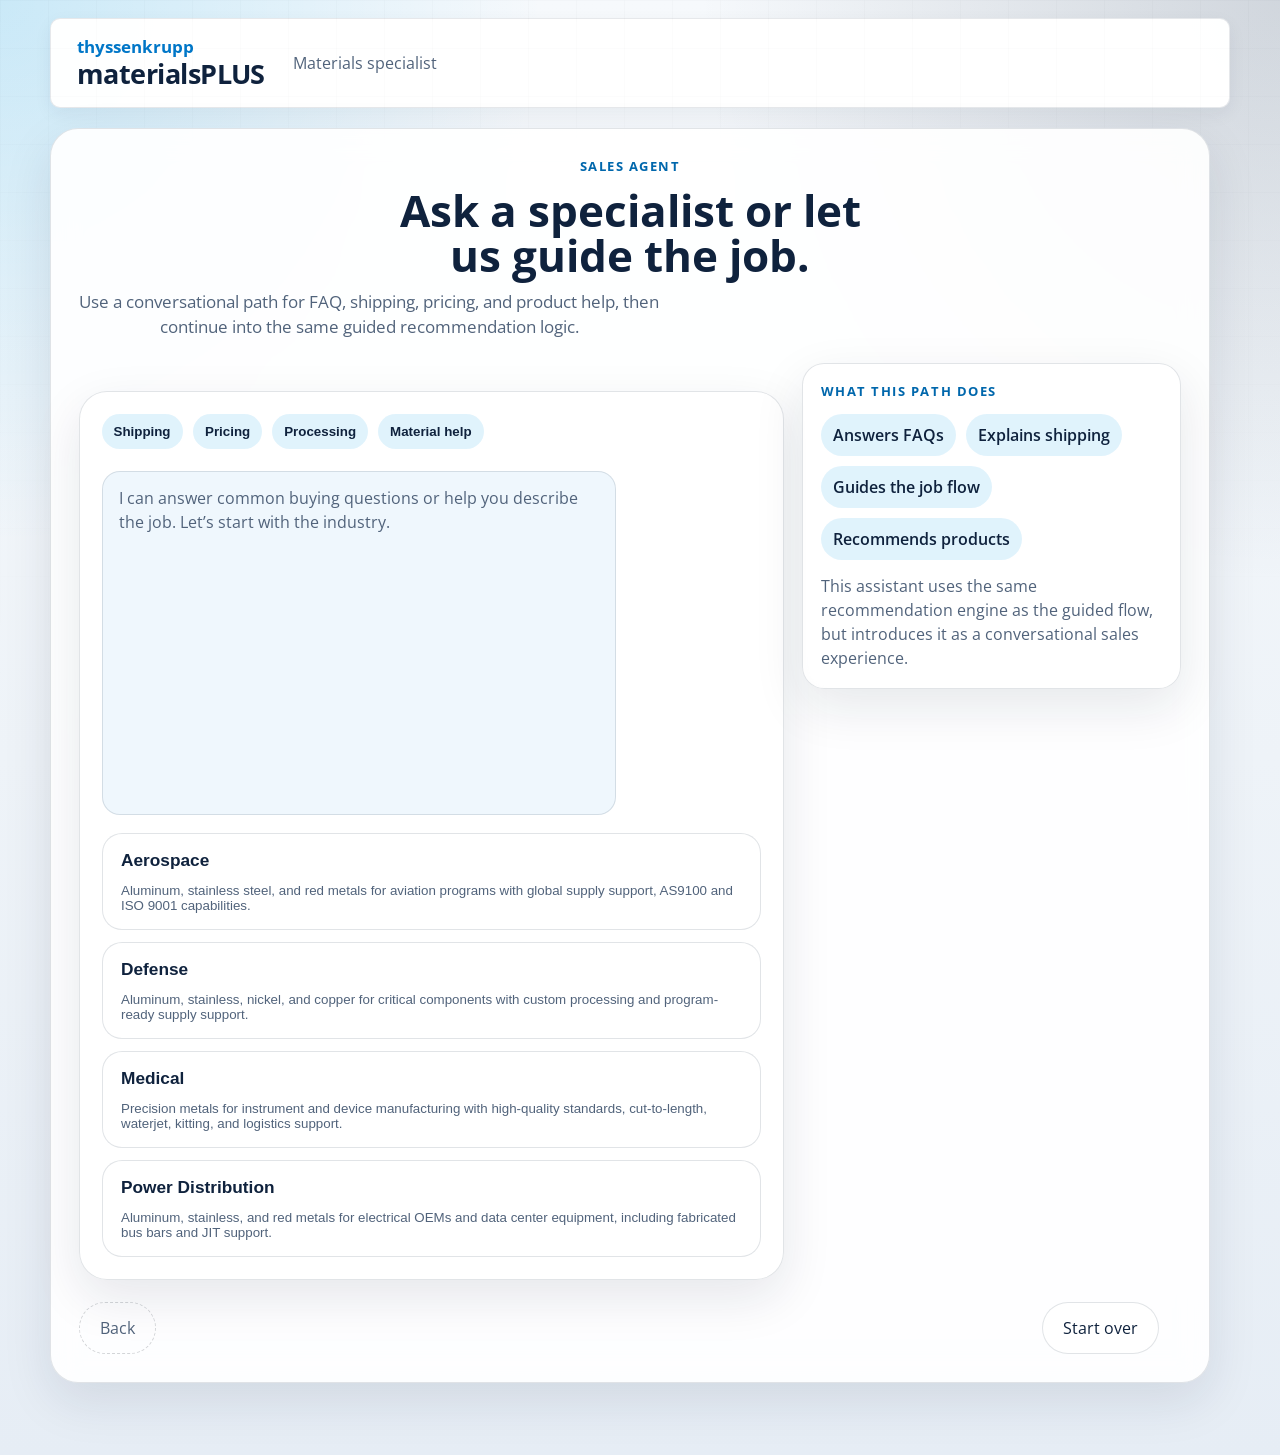
==== agent.html @ f2fcc9c7 "Index page layout updates" ====
<!DOCTYPE html>
<html lang="en">
<head>
  <meta charset="UTF-8">
  <meta name="viewport" content="width=device-width, initial-scale=1.0">
  <title>materialsPLUS | Materials Specialist</title>
  <link rel="preconnect" href="https://fonts.googleapis.com">
  <link rel="preconnect" href="https://fonts.gstatic.com" crossorigin>
  <link href="https://fonts.googleapis.com/css2?family=Open+Sans:wght@400;600;700&display=swap" rel="stylesheet">
  <link rel="stylesheet" href="styles.css">
</head>
<body data-page="agent">
  <div class="page-shell">
    <div class="brand-bar compact">
      <div class="brand-mark">
        <span class="brand-kicker">thyssenkrupp</span>
        <span class="brand-name">materialsPLUS</span>
      </div>
      <p class="brand-copy">Materials specialist</p>
    </div>
    <section class="experience standalone-step">
      <div class="question-shell agent-shell">
        <div class="question-header agent-header">
          <p class="question-kicker">Sales Agent</p>
          <h2>Ask a specialist or let us guide the job.</h2>
          <p class="question-description">Use a conversational path for FAQ, shipping, pricing, and product help, then continue into the same guided recommendation logic.</p>
        </div>

        <div class="agent-layout">
          <section class="wizard-card agent-chat-card">
            <div class="agent-faq-bar" id="agent-faq-bar">
              <button type="button" class="chip faq-chip" data-faq="shipping">Shipping</button>
              <button type="button" class="chip faq-chip" data-faq="pricing">Pricing</button>
              <button type="button" class="chip faq-chip" data-faq="processing">Processing</button>
              <button type="button" class="chip faq-chip" data-faq="material_help">Material help</button>
            </div>
            <div class="agent-transcript" id="agent-transcript"></div>
            <div class="agent-options" id="agent-options"></div>
          </section>

          <aside class="summary-card agent-side-card">
            <p class="card-label">What this path does</p>
            <div class="summary-chips">
              <span class="chip">Answers FAQs</span>
              <span class="chip">Explains shipping</span>
              <span class="chip">Guides the job flow</span>
              <span class="chip">Recommends products</span>
            </div>
            <p class="agent-side-copy">This assistant uses the same recommendation engine as the guided flow, but introduces it as a conversational sales experience.</p>
          </aside>
        </div>

        <div class="wizard-actions minimal-actions">
          <a class="button button-ghost" href="index.html">Back</a>
          <div class="action-spacer"></div>
          <button class="button button-secondary" id="restart-agent">Start over</button>
        </div>
      </div>
    </section>
  </div>

  <script src="data.js"></script>
  <script src="flow.js"></script>
</body>
</html>
---- styles.css ----
:root {
  --bg: #eef3f8;
  --panel: rgba(255, 255, 255, 0.92);
  --panel-strong: #ffffff;
  --text: #0f223d;
  --muted: #51637b;
  --line: rgba(15, 34, 61, 0.12);
  --accent: #009fe3;
  --accent-deep: #0067ac;
  --accent-soft: rgba(0, 159, 227, 0.12);
  --sea: #0f223d;
  --sea-soft: rgba(15, 34, 61, 0.08);
  --shadow: 0 18px 50px rgba(15, 34, 61, 0.1);
  --radius-lg: 28px;
  --radius-md: 18px;
  --radius-sm: 999px;
}

* {
  box-sizing: border-box;
}

html {
  scroll-behavior: smooth;
}

body {
  margin: 0;
  min-height: 100vh;
  font-family: "Open Sans", sans-serif;
  color: var(--text);
  background:
    radial-gradient(circle at top left, rgba(0, 159, 227, 0.18), transparent 28%),
    radial-gradient(circle at top right, rgba(15, 34, 61, 0.16), transparent 30%),
    linear-gradient(180deg, #f6f9fc 0%, #eef3f8 52%, #e6edf5 100%);
}

body::before {
  content: "";
  position: fixed;
  inset: 0;
  pointer-events: none;
  background-image:
    linear-gradient(rgba(18, 32, 39, 0.03) 1px, transparent 1px),
    linear-gradient(90deg, rgba(18, 32, 39, 0.03) 1px, transparent 1px);
  background-size: 48px 48px;
  mask-image: linear-gradient(180deg, rgba(0, 0, 0, 0.45), transparent 80%);
}

.page-shell {
  width: min(1180px, calc(100% - 32px));
  margin: 0 auto;
  padding: 18px 0 72px;
}

.brand-bar {
  display: flex;
  justify-content: flex-start;
  align-items: center;
  gap: 28px;
  margin-bottom: 20px;
  padding: 20px 26px;
  border: 1px solid rgba(15, 34, 61, 0.1);
  border-radius: 10px;
  background: rgba(255, 255, 255, 0.98);
  box-shadow: 0 6px 18px rgba(15, 34, 61, 0.06);
}

.brand-bar.compact {
  margin-bottom: 20px;
}

.brand-mark {
  display: flex;
  flex-direction: column;
  line-height: 1;
  gap: 4px;
}

.brand-kicker {
  font-family: "Open Sans", sans-serif;
  font-weight: 700;
  color: #0077c8;
  text-transform: lowercase;
  font-size: 1.05rem;
}

.brand-name {
  font-family: "Open Sans", sans-serif;
  font-size: 1.7rem;
  font-weight: 700;
  color: var(--sea);
  letter-spacing: -0.02em;
}

.brand-bar-fill {
  flex: 1;
  height: 42px;
  border-left: 1px solid rgba(15, 34, 61, 0.1);
}

.hero,
.wizard-card,
.progress-card,
.summary-card,
.strategy-card,
.note-card,
.result-card,
.insight-card,
.hero-card,
.question-shell {
  backdrop-filter: blur(14px);
  background: var(--panel);
  border: 1px solid var(--line);
  box-shadow: var(--shadow);
}

.hero {
  padding: 36px;
  border-radius: var(--radius-lg);
  position: relative;
  overflow: hidden;
}

.hero::after {
  content: "";
  position: absolute;
  right: -80px;
  bottom: -120px;
  width: 280px;
  height: 280px;
  background: radial-gradient(circle, rgba(196, 104, 44, 0.2) 0%, rgba(196, 104, 44, 0) 72%);
}

.eyebrow,
.card-label,
.question-kicker,
.result-label {
  margin: 0 0 12px;
  text-transform: uppercase;
  letter-spacing: 0.12em;
  font-size: 0.8rem;
  font-weight: 700;
  color: var(--accent-deep);
}

h1,
h2,
h3,
h4 {
  font-family: "Open Sans", sans-serif;
  line-height: 1.02;
  margin: 0;
}

h1 {
  font-size: clamp(2.6rem, 5.5vw, 4.8rem);
  max-width: 12ch;
}

h2 {
  font-size: clamp(2rem, 3.4vw, 3rem);
  max-width: 14ch;
}

h3 {
  font-size: clamp(1.4rem, 2vw, 1.7rem);
}

h4 {
  font-size: 1.65rem;
}

p {
  margin: 0;
  color: var(--muted);
  line-height: 1.5;
}

.hero-actions,
.result-actions,
.wizard-actions {
  display: flex;
  flex-wrap: wrap;
  gap: 12px;
  align-items: center;
}

.hero-points,
.mini-flow,
.benefit-list {
  margin: 22px 0 0;
  padding-left: 18px;
  color: var(--text);
}

.hero-points li,
.mini-flow li,
.benefit-list li {
  margin-bottom: 10px;
}

.image-card {
  padding: 0;
  overflow: hidden;
  max-height: 130px;
}

.image-card img,
.path-visual img {
  display: block;
  width: 100%;
  height: 100%;
  object-fit: cover;
}

.hero-card {
  padding: 22px;
  border-radius: 22px;
}

.hero-card-accent {
  background: linear-gradient(180deg, rgba(0, 103, 172, 0.95), rgba(15, 34, 61, 0.96));
}

.hero-card-accent p {
  color: rgba(255, 255, 255, 0.84);
}

.hero-card-accent .card-label {
  color: #f6c7a5;
}

.button {
  appearance: none;
  border: 0;
  cursor: pointer;
  font: inherit;
  border-radius: var(--radius-sm);
  padding: 14px 20px;
  transition: transform 140ms ease, background-color 140ms ease, color 140ms ease, opacity 140ms ease;
  text-decoration: none;
  display: inline-flex;
  align-items: center;
  justify-content: center;
}

.button:hover {
  transform: translateY(-1px);
}

.button-primary {
  background: var(--accent);
  color: #fffaf3;
}

.button-primary:hover {
  background: var(--accent-deep);
}

.button-secondary {
  background: rgba(255, 255, 255, 0.68);
  color: var(--text);
  border: 1px solid var(--line);
}

.button-ghost {
  background: transparent;
  color: var(--muted);
  border: 1px dashed rgba(18, 32, 39, 0.18);
}

.button[disabled] {
  opacity: 0.45;
  cursor: default;
  transform: none;
}

section {
  margin-top: 28px;
}

.section-heading {
  margin-bottom: 20px;
}

.section-heading p:last-child {
  max-width: 60ch;
  margin-top: 10px;
}

.strategy-grid,
.notes-grid,
.insight-grid {
  display: grid;
  grid-template-columns: repeat(3, minmax(0, 1fr));
  gap: 18px;
}

.path-grid {
  display: grid;
  grid-template-columns: repeat(3, minmax(0, 1fr));
  gap: 18px;
  align-items: stretch;
}

.path-card {
  padding: 24px;
  border-radius: 24px;
  border: 1px solid var(--line);
  background: linear-gradient(180deg, rgba(255, 255, 255, 0.98), rgba(243, 248, 252, 0.96));
  box-shadow: var(--shadow);
  display: flex;
  flex-direction: column;
  min-height: 100%;
}

.path-visual {
  margin: -24px -24px 18px;
  border-bottom: 1px solid var(--line);
  overflow: hidden;
  min-height: 72px;
}

.path-card-secondary {
  background: linear-gradient(180deg, rgba(239, 247, 253, 0.96), rgba(255, 255, 255, 0.96));
}

.path-card h3 {
  margin-bottom: 10px;
}

.path-card p:not(.card-label) {
  margin-bottom: 4px;
}

.path-card .button {
  margin-top: auto;
}

.home-search-card {
  margin-top: 18px;
  padding: 24px;
  border-radius: 24px;
  border: 1px solid var(--line);
  background: linear-gradient(180deg, rgba(239, 247, 253, 0.94), rgba(255, 255, 255, 0.96));
  box-shadow: var(--shadow);
}

.trust-grid,
.featured-products {
  margin-top: 18px;
}

.trust-grid {
  display: grid;
  grid-template-columns: 1.1fr 0.9fr;
  gap: 18px;
}

.review-slider-card {
  background: linear-gradient(180deg, rgba(255, 255, 255, 0.99), rgba(239, 247, 253, 0.95));
}

.trustpilot-brand {
  display: grid;
  gap: 8px;
  margin-bottom: 10px;
}

.trustpilot-stars {
  color: #00b67a;
  font-size: 1.1rem;
  letter-spacing: 0.08em;
}

.review-count {
  margin-bottom: 10px;
}

.review-slider-controls {
  display: flex;
  gap: 10px;
  margin-top: 18px;
}

.review-nav {
  padding-inline: 16px;
}

.benefits-card {
  background: rgba(255, 255, 255, 0.96);
}

.check-list {
  margin: 18px 0 0;
  padding: 0;
  list-style: none;
  display: grid;
  gap: 12px;
}

.check-list li {
  position: relative;
  padding-left: 28px;
  color: var(--text);
}

.check-list li::before {
  content: "✓";
  position: absolute;
  left: 0;
  top: 0;
  width: 18px;
  height: 18px;
  border-radius: 999px;
  display: grid;
  place-items: center;
  background: rgba(0, 182, 122, 0.14);
  color: #00b67a;
  font-weight: 700;
}

.product-spotlight {
  background: linear-gradient(180deg, rgba(255, 255, 255, 0.98), rgba(239, 247, 253, 0.94));
}

.product-spotlight-button {
  margin-top: auto;
}

.strategy-card,
.note-card,
.insight-card {
  padding: 22px;
  border-radius: 22px;
}

.strategy-card h3,
.note-card h3 {
  margin-bottom: 10px;
}

.progress-card,
.summary-card {
  padding: 18px;
  border-radius: 22px;
}

.progress-track {
  width: 100%;
  height: 10px;
  background: rgba(18, 32, 39, 0.08);
  border-radius: var(--radius-sm);
  overflow: hidden;
}

.progress-bar {
  width: 16.6%;
  height: 100%;
  background: linear-gradient(90deg, var(--accent), #e0a558);
  border-radius: inherit;
  transition: width 220ms ease;
}

.progress-text {
  margin-top: 12px;
}

.summary-chips {
  display: flex;
  flex-wrap: wrap;
  gap: 10px;
}

.chip {
  display: inline-flex;
  align-items: center;
  gap: 8px;
  padding: 10px 12px;
  border-radius: var(--radius-sm);
  background: var(--accent-soft);
  color: var(--sea);
  font-weight: 600;
}

.chip-muted {
  background: rgba(18, 32, 39, 0.06);
  color: var(--muted);
}

.wizard-card {
  padding: 28px;
  border-radius: var(--radius-lg);
}

.pdp-shell {
  display: grid;
  gap: 22px;
}

.pdp-header {
  display: grid;
  gap: 10px;
}

.pdp-header h2 {
  max-width: 18ch;
}

.pdp-top {
  display: grid;
  grid-template-columns: minmax(0, 1.45fr) minmax(290px, 0.55fr);
  gap: 18px;
  align-items: start;
}

.pdp-product {
  padding: 24px;
}

.pdp-top-summary {
  margin-top: 0;
}

.pdp-breadcrumbs {
  display: flex;
  flex-wrap: wrap;
  gap: 10px;
  margin-bottom: 16px;
  color: var(--muted);
  font-size: 0.92rem;
}

.pdp-breadcrumbs span:not(:last-child)::after {
  content: "/";
  margin-left: 10px;
  color: rgba(15, 34, 61, 0.34);
}

.pdp-title {
  max-width: none;
  font-size: clamp(1.9rem, 3vw, 2.6rem);
  line-height: 1.1;
}

.pdp-meta-grid {
  display: grid;
  grid-template-columns: repeat(3, minmax(0, 1fr));
  gap: 10px 14px;
  padding: 18px 0 22px;
  border-bottom: 1px solid var(--line);
}

.pdp-meta-item {
  display: grid;
  gap: 4px;
}

.pdp-meta-item span {
  color: var(--muted);
  font-size: 0.88rem;
}

.pdp-meta-item strong {
  color: var(--text);
  font-size: 0.96rem;
}

.wizard-sidebar .image-card {
  max-height: 110px;
}

.standalone-step {
  margin-top: 0;
}

.question-stage {
  display: grid;
  place-items: center;
}

.question-shell {
  width: min(100%, 1080px);
  padding: 28px;
  border-radius: var(--radius-lg);
}

.question-header {
  text-align: center;
}

.question-header h2 {
  max-width: 20ch;
  margin: 0 auto;
}

.progress-inline {
  max-width: 520px;
  margin: 20px auto 8px;
}

.progress-inline .progress-text {
  text-align: center;
}

.sku-panel {
  min-height: 420px;
}

.config-form {
  margin-top: 12px;
}

.config-recommendation {
  margin-bottom: 18px;
}

.bundle-lines {
  display: grid;
  gap: 10px;
  margin-top: 14px;
}

.bundle-line {
  padding: 12px 14px;
  border-radius: 14px;
  background: rgba(15, 34, 61, 0.05);
}

.bundle-line p {
  margin-top: 4px;
}

.product-detail-grid {
  display: grid;
  grid-template-columns: 0.9fr 1.1fr;
  gap: 18px;
  margin-top: 22px;
  align-items: start;
}

.pdp-content-grid {
  display: grid;
  grid-template-columns: repeat(2, minmax(0, 1fr));
  gap: 16px;
  margin-top: 18px;
}

.pdp-inline-card {
  height: 100%;
}

#buyer-summary p {
  margin-bottom: 12px;
}

.product-media-card,
.product-info-card {
  height: 100%;
}

.product-detail-image {
  width: 100%;
  aspect-ratio: 1 / 1;
  object-fit: cover;
  display: block;
  border-radius: 18px;
}

.price-line {
  margin-top: 0;
  color: var(--sea);
  font-size: 1.35rem;
  font-weight: 700;
}

.spec-block {
  margin-top: 16px;
}

.pdp-buy-grid {
  display: grid;
  grid-template-columns: 1fr 180px;
  gap: 14px;
}

.pdp-qty {
  width: 100%;
  border: 1px solid var(--line);
  border-radius: 14px;
  padding: 12px 14px;
  font: inherit;
  background: rgba(255, 255, 255, 0.96);
  color: var(--text);
}

.size-options {
  display: flex;
  flex-wrap: wrap;
  gap: 10px;
}

.size-chip {
  border: 1px solid var(--line);
  background: rgba(255, 255, 255, 0.9);
  border-radius: 999px;
  padding: 10px 12px;
  cursor: pointer;
  font: inherit;
}

.size-chip.active {
  border-color: var(--accent);
  background: var(--accent-soft);
}

.spec-grid {
  display: grid;
  gap: 10px;
}

.spec-row {
  display: flex;
  justify-content: space-between;
  gap: 14px;
  padding: 10px 0;
  border-bottom: 1px solid var(--line);
}

.bundle-section {
  margin-top: 26px;
}

.bundle-carousel {
  display: grid;
  grid-template-columns: repeat(3, minmax(240px, 1fr));
  gap: 14px;
}

.bundle-card {
  border: 1px solid var(--line);
  border-radius: 18px;
  overflow: hidden;
  background: rgba(255, 255, 255, 0.92);
}

.bundle-card img {
  width: 100%;
  height: 120px;
  object-fit: cover;
  display: block;
}

.bundle-card-body {
  padding: 14px;
}

.bundle-card-body p {
  margin-top: 6px;
}

.bundle-card-body span {
  display: block;
  margin-top: 8px;
  color: var(--muted);
  font-size: 0.92rem;
}

.compact-heading {
  margin-top: 0;
  margin-bottom: 14px;
}

.config-grid,
.buy-panels {
  display: grid;
  grid-template-columns: repeat(2, minmax(0, 1fr));
  gap: 16px;
}

.config-field {
  display: grid;
  gap: 8px;
  font-weight: 700;
  color: var(--text);
}

.config-field select,
.config-field input {
  border: 1px solid var(--line);
  border-radius: 16px;
  padding: 14px 16px;
  font: inherit;
  background: rgba(255, 255, 255, 0.95);
  color: var(--text);
}

.buy-cta-stack {
  display: grid;
  gap: 12px;
}

.field-label {
  display: inline-block;
  margin-top: 26px;
  margin-bottom: 10px;
  font-weight: 700;
  color: var(--text);
}

.sku-form {
  display: flex;
  gap: 12px;
  flex-wrap: wrap;
}

.sku-input {
  flex: 1 1 320px;
  border: 1px solid var(--line);
  border-radius: 999px;
  padding: 16px 18px;
  font: inherit;
  color: var(--text);
  background: rgba(255, 255, 255, 0.92);
}

.sku-input:focus {
  outline: 2px solid rgba(0, 159, 227, 0.2);
  border-color: var(--accent);
}

.sku-result {
  margin-top: 22px;
  padding: 22px;
  border-radius: 22px;
  border: 1px solid var(--line);
  background: linear-gradient(180deg, rgba(0, 159, 227, 0.08), rgba(255, 255, 255, 0.98));
}

.agent-shell {
  width: min(100%, 1160px);
}

.agent-layout {
  display: grid;
  grid-template-columns: minmax(0, 1.3fr) minmax(280px, 0.7fr);
  gap: 18px;
  margin-top: 24px;
}

.agent-chat-card {
  padding: 22px;
}

.agent-faq-bar {
  display: flex;
  flex-wrap: wrap;
  gap: 10px;
  margin-bottom: 16px;
}

.faq-chip {
  border: 0;
  cursor: pointer;
}

.agent-transcript {
  min-height: 360px;
  max-height: 560px;
  overflow: auto;
  display: grid;
  gap: 12px;
  padding: 6px 0 10px;
}

.agent-message {
  max-width: 78%;
  padding: 14px 16px;
  border-radius: 18px;
  border: 1px solid var(--line);
}

.agent-message.bot {
  background: rgba(239, 247, 253, 0.98);
}

.agent-message.user {
  margin-left: auto;
  background: rgba(0, 159, 227, 0.12);
}

.agent-options {
  display: grid;
  gap: 12px;
  margin-top: 8px;
}

.agent-option-card .option-body {
  padding: 16px 18px;
}

.agent-side-card {
  height: fit-content;
}

.agent-side-copy {
  margin-top: 14px;
}

.question-view,
.results-view {
  min-height: 540px;
}

.question-description {
  margin-top: 12px;
  max-width: 58ch;
  font-size: 1.05rem;
}

.options-grid {
  display: grid;
  grid-template-columns: repeat(2, minmax(0, 1fr));
  gap: 14px;
  margin-top: 26px;
}

.visual-grid {
  grid-template-columns: repeat(2, minmax(0, 1fr));
}

.option-card {
  width: 100%;
  text-align: left;
  padding: 0;
  border-radius: 20px;
  border: 1px solid var(--line);
  background: rgba(255, 255, 255, 0.75);
  cursor: pointer;
  transition: transform 160ms ease, border-color 160ms ease, box-shadow 160ms ease, background-color 160ms ease;
  overflow: hidden;
  display: flex;
  flex-direction: column;
}

.option-card:hover,
.option-card:focus-visible {
  transform: translateY(-2px);
  border-color: rgba(196, 104, 44, 0.45);
  box-shadow: 0 12px 30px rgba(18, 32, 39, 0.1);
  outline: none;
}

.option-card.active {
  border-color: rgba(196, 104, 44, 0.9);
  background: rgba(196, 104, 44, 0.1);
}

.option-title {
  display: block;
  margin-bottom: 6px;
  color: var(--text);
  font-size: 1.08rem;
  font-weight: 700;
}

.option-title-row {
  display: flex;
  align-items: center;
  gap: 10px;
  margin-bottom: 6px;
}

.option-copy {
  display: block;
  color: var(--muted);
}

.option-image {
  display: block;
  aspect-ratio: 16 / 4;
  background: #dfe8f2;
}

.option-image img {
  width: 100%;
  height: 100%;
  object-fit: cover;
  display: block;
}

.option-body {
  display: block;
  padding: 18px;
}

.option-icon {
  width: 18px;
  height: 18px;
  border-radius: 999px;
  background: var(--accent-soft);
  position: relative;
  flex: 0 0 18px;
}

.option-icon::before,
.option-icon::after {
  content: "";
  position: absolute;
  background: var(--accent-deep);
}

.option-icon[data-icon="bolt"]::before {
  width: 8px;
  height: 12px;
  left: 6px;
  top: 2px;
  clip-path: polygon(45% 0, 100% 0, 62% 45%, 85% 45%, 20% 100%, 40% 55%, 16% 55%);
}

.option-icon[data-icon="gear"]::before,
.option-icon[data-icon="circle"]::before,
.option-icon[data-icon="dot"]::before {
  inset: 4px;
  border-radius: 999px;
}

.option-icon[data-icon="square"]::before {
  inset: 4px;
  border-radius: 2px;
}

.option-icon[data-icon="help"]::before {
  width: 8px;
  height: 8px;
  border: 2px solid var(--accent-deep);
  border-bottom-color: transparent;
  border-left-color: transparent;
  border-radius: 999px;
  top: 2px;
  left: 4px;
  background: transparent;
  transform: rotate(45deg);
}

.option-icon[data-icon="help"]::after {
  width: 3px;
  height: 3px;
  bottom: 2px;
  left: 8px;
  border-radius: 999px;
}

.option-icon[data-icon="cross"]::before,
.option-icon[data-icon="cross"]::after,
.option-icon[data-icon="building"]::before,
.option-icon[data-icon="building"]::after,
.option-icon[data-icon="plug"]::before,
.option-icon[data-icon="plug"]::after,
.option-icon[data-icon="beam"]::before,
.option-icon[data-icon="beam"]::after,
.option-icon[data-icon="wrench"]::before,
.option-icon[data-icon="wrench"]::after,
.option-icon[data-icon="spark"]::before,
.option-icon[data-icon="spark"]::after,
.option-icon[data-icon="sun"]::before,
.option-icon[data-icon="sun"]::after,
.option-icon[data-icon="wave"]::before,
.option-icon[data-icon="wave"]::after,
.option-icon[data-icon="target"]::before,
.option-icon[data-icon="target"]::after,
.option-icon[data-icon="shield"]::before,
.option-icon[data-icon="shield"]::after,
.option-icon[data-icon="feather"]::before,
.option-icon[data-icon="feather"]::after,
.option-icon[data-icon="pipe"]::before,
.option-icon[data-icon="pipe"]::after {
  background: var(--accent-deep);
}

.option-icon[data-icon="cross"]::before {
  width: 10px;
  height: 3px;
  left: 4px;
  top: 7px;
}

.option-icon[data-icon="cross"]::after {
  width: 3px;
  height: 10px;
  left: 7px;
  top: 4px;
}

.option-icon[data-icon="building"]::before {
  width: 10px;
  height: 10px;
  left: 4px;
  top: 5px;
}

.option-icon[data-icon="building"]::after {
  width: 4px;
  height: 5px;
  left: 7px;
  bottom: 3px;
  background: var(--accent-soft);
}

.option-icon[data-icon="plug"]::before {
  width: 9px;
  height: 8px;
  left: 5px;
  top: 6px;
  border-radius: 3px;
}

.option-icon[data-icon="plug"]::after {
  width: 2px;
  height: 5px;
  left: 8px;
  top: 2px;
  box-shadow: 4px 0 0 var(--accent-deep);
}

.option-icon[data-icon="beam"]::before {
  width: 12px;
  height: 2px;
  left: 3px;
  top: 5px;
  box-shadow: 0 4px 0 var(--accent-deep), 0 8px 0 var(--accent-deep);
}

.option-icon[data-icon="beam"]::after {
  width: 2px;
  height: 12px;
  left: 8px;
  top: 3px;
}

.option-icon[data-icon="pipe"]::before {
  width: 10px;
  height: 10px;
  left: 4px;
  top: 4px;
  border: 2px solid var(--accent-deep);
  background: transparent;
  border-radius: 999px;
}

.option-icon[data-icon="pipe"]::after {
  width: 6px;
  height: 2px;
  right: 1px;
  top: 8px;
}

.option-icon[data-icon="sun"]::before {
  inset: 5px;
  border-radius: 999px;
}

.option-icon[data-icon="sun"]::after {
  width: 2px;
  height: 16px;
  left: 8px;
  top: 1px;
  box-shadow: 0 0 0 transparent;
}

.option-icon[data-icon="wave"]::before {
  width: 12px;
  height: 2px;
  left: 3px;
  top: 7px;
  border-radius: 999px;
  transform: rotate(-8deg);
}

.option-icon[data-icon="wave"]::after {
  width: 12px;
  height: 2px;
  left: 3px;
  top: 11px;
  border-radius: 999px;
  transform: rotate(8deg);
}

.option-icon[data-icon="target"]::before {
  inset: 3px;
  border: 2px solid var(--accent-deep);
  border-radius: 999px;
  background: transparent;
}

.option-icon[data-icon="target"]::after {
  inset: 7px;
  border-radius: 999px;
}

.option-icon[data-icon="shield"]::before {
  width: 10px;
  height: 12px;
  left: 4px;
  top: 3px;
  clip-path: polygon(50% 0, 100% 18%, 88% 72%, 50% 100%, 12% 72%, 0 18%);
}

.option-icon[data-icon="feather"]::before {
  width: 10px;
  height: 6px;
  left: 4px;
  top: 6px;
  border-radius: 10px 2px 10px 2px;
  transform: rotate(-25deg);
}

.option-icon[data-icon="wrench"]::before {
  width: 10px;
  height: 3px;
  left: 4px;
  top: 8px;
  transform: rotate(-35deg);
}

.option-icon[data-icon="wrench"]::after {
  width: 6px;
  height: 6px;
  left: 2px;
  top: 3px;
  border: 2px solid var(--accent-deep);
  background: transparent;
  border-radius: 999px;
}

.option-icon[data-icon="spark"]::before {
  width: 10px;
  height: 10px;
  left: 4px;
  top: 4px;
  clip-path: polygon(50% 0, 62% 36%, 100% 50%, 62% 64%, 50% 100%, 38% 64%, 0 50%, 38% 36%);
}

.wizard-actions {
  margin-top: 22px;
}

.minimal-actions {
  max-width: 1080px;
}

.action-spacer {
  flex: 1;
}

.result-grid {
  display: grid;
  grid-template-columns: 1.2fr 0.8fr;
  gap: 18px;
  margin-top: 24px;
}

.result-card {
  padding: 22px;
  border-radius: 22px;
}

.result-card-primary {
  background: linear-gradient(180deg, rgba(0, 159, 227, 0.12), rgba(255, 255, 255, 0.96));
}

.result-use {
  margin-top: 10px;
  font-size: 1.05rem;
  color: var(--sea);
  font-weight: 700;
}

.result-reason {
  margin-top: 12px;
}

.secondary-reason {
  margin-top: 16px;
  padding-top: 16px;
  border-top: 1px solid var(--line);
  font-size: 0.96rem;
}

.benefit-list {
  margin-top: 16px;
}

.result-actions {
  margin-top: 22px;
}

.insight-grid {
  margin-top: 18px;
}

.buyer-summary-list {
  display: flex;
  flex-wrap: wrap;
  gap: 10px;
}

.buyer-summary-list span {
  padding: 8px 10px;
  border-radius: var(--radius-sm);
  background: rgba(18, 32, 39, 0.06);
  color: var(--text);
  font-weight: 600;
}

.hidden {
  display: none;
}

@media (max-width: 980px) {
  .hero,
  .pdp-meta-grid,
  .pdp-buy-grid,
  .agent-layout,
  .trust-grid,
  .product-detail-grid,
  .pdp-content-grid,
  .result-grid,
  .strategy-grid,
  .path-grid,
  .bundle-carousel,
  .config-grid,
  .buy-panels,
  .notes-grid,
  .insight-grid {
    grid-template-columns: 1fr;
  }

  .options-grid {
    grid-template-columns: 1fr;
  }

  .pdp-meta-grid {
    grid-template-columns: repeat(2, minmax(0, 1fr));
  }

  h1 {
    max-width: 14ch;
  }
}

@media (max-width: 640px) {
  .page-shell {
    width: min(100% - 20px, 1180px);
    padding-top: 16px;
    padding-bottom: 40px;
  }

  .brand-bar {
    flex-direction: column;
    align-items: flex-start;
  }

  .hero,
  .wizard-card {
    padding: 22px;
  }

  .pdp-product {
    padding: 20px;
  }

  h1 {
    font-size: 2.4rem;
  }

  h2 {
    font-size: 1.9rem;
  }

  .pdp-meta-grid {
    grid-template-columns: 1fr;
  }
}
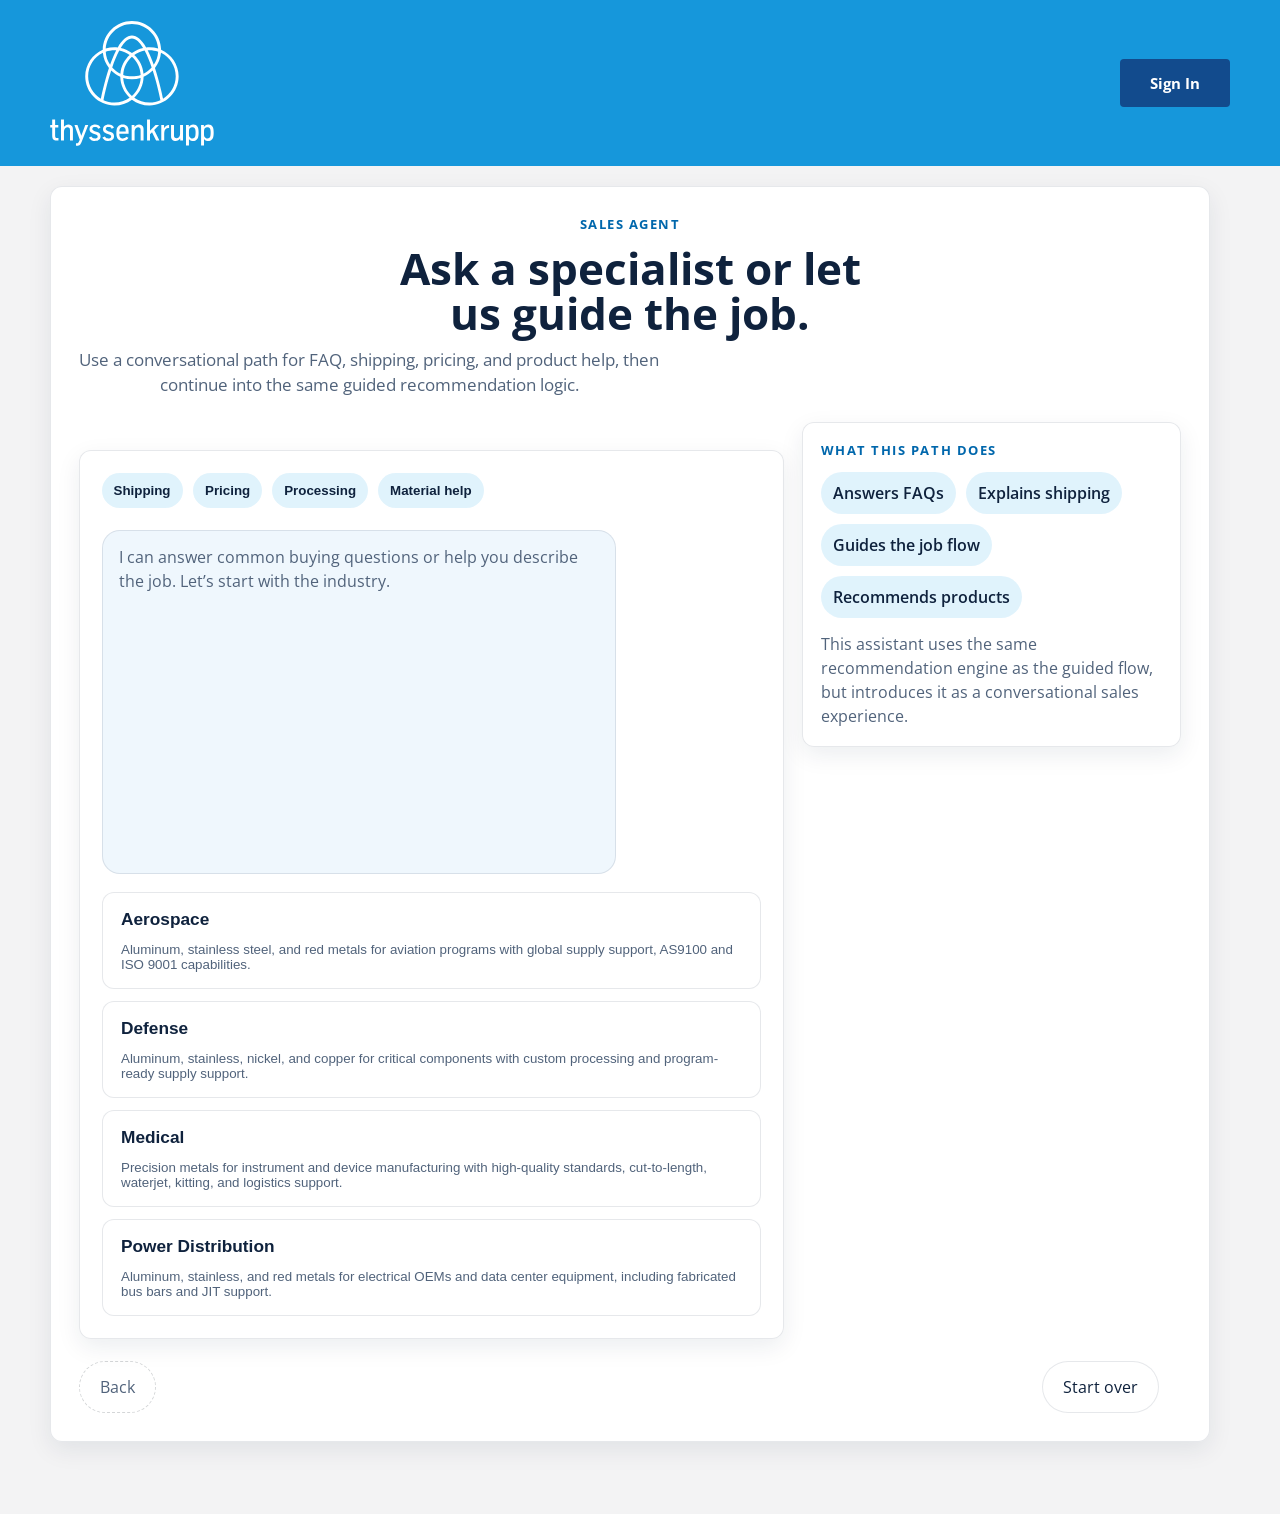
==== commit 515786f1: "updated theme" ====
--- a/agent.html
+++ b/agent.html
@@ -11,12 +11,15 @@
 </head>
 <body data-page="agent">
   <div class="page-shell">
-    <div class="brand-bar compact">
-      <div class="brand-mark">
-        <span class="brand-kicker">thyssenkrupp</span>
-        <span class="brand-name">materialsPLUS</span>
+    <div class="brand-bar home-header">
+      <div class="home-header-left">
+        <img class="home-tk-logo" src="tk-logo.svg" alt="thyssenkrupp logo">
       </div>
-      <p class="brand-copy">Materials specialist</p>
+      <div class="home-header-right">
+        <div class="home-header-account">
+          <span class="home-signin">Sign In</span>
+        </div>
+      </div>
     </div>
     <section class="experience standalone-step">
       <div class="question-shell agent-shell">
--- a/styles.css
+++ b/styles.css
@@ -1,18 +1,18 @@
 :root {
-  --bg: #eef3f8;
-  --panel: rgba(255, 255, 255, 0.92);
+  --bg: #f2f3f5;
+  --panel: rgba(255, 255, 255, 0.97);
   --panel-strong: #ffffff;
   --text: #0f223d;
   --muted: #51637b;
-  --line: rgba(15, 34, 61, 0.12);
+  --line: rgba(15, 34, 61, 0.1);
   --accent: #009fe3;
   --accent-deep: #0067ac;
   --accent-soft: rgba(0, 159, 227, 0.12);
   --sea: #0f223d;
   --sea-soft: rgba(15, 34, 61, 0.08);
-  --shadow: 0 18px 50px rgba(15, 34, 61, 0.1);
-  --radius-lg: 28px;
-  --radius-md: 18px;
+  --shadow: 0 8px 24px rgba(15, 34, 61, 0.08);
+  --radius-lg: 12px;
+  --radius-md: 10px;
   --radius-sm: 999px;
 }
 
@@ -29,28 +29,17 @@
   min-height: 100vh;
   font-family: "Open Sans", sans-serif;
   color: var(--text);
-  background:
-    radial-gradient(circle at top left, rgba(0, 159, 227, 0.18), transparent 28%),
-    radial-gradient(circle at top right, rgba(15, 34, 61, 0.16), transparent 30%),
-    linear-gradient(180deg, #f6f9fc 0%, #eef3f8 52%, #e6edf5 100%);
+  background: #f3f3f4;
 }
 
 body::before {
-  content: "";
-  position: fixed;
-  inset: 0;
-  pointer-events: none;
-  background-image:
-    linear-gradient(rgba(18, 32, 39, 0.03) 1px, transparent 1px),
-    linear-gradient(90deg, rgba(18, 32, 39, 0.03) 1px, transparent 1px);
-  background-size: 48px 48px;
-  mask-image: linear-gradient(180deg, rgba(0, 0, 0, 0.45), transparent 80%);
+  display: none;
 }
 
 .page-shell {
   width: min(1180px, calc(100% - 32px));
   margin: 0 auto;
-  padding: 18px 0 72px;
+  padding: 0 0 72px;
 }
 
 .brand-bar {
@@ -66,6 +55,21 @@
   box-shadow: 0 6px 18px rgba(15, 34, 61, 0.06);
 }
 
+.home-header {
+  justify-content: space-between;
+  gap: 20px;
+  padding: 20px max(calc((100vw - 1180px) / 2), 16px);
+  border: 0;
+  border-radius: 0;
+  background: #1697db;
+  box-shadow: none;
+  width: 100vw;
+  margin-left: calc(50% - 50vw);
+  margin-right: calc(50% - 50vw);
+  margin-top: 0;
+  margin-bottom: 20px;
+}
+
 .brand-bar.compact {
   margin-bottom: 20px;
 }
@@ -75,6 +79,20 @@
   flex-direction: column;
   line-height: 1;
   gap: 4px;
+}
+
+.home-header-left {
+  display: flex;
+  align-items: center;
+  gap: 12px;
+  min-width: 0;
+}
+
+.home-tk-logo {
+  width: 165px;
+  max-width: 28vw;
+  height: auto;
+  display: block;
 }
 
 .brand-kicker {
@@ -93,10 +111,28 @@
   letter-spacing: -0.02em;
 }
 
-.brand-bar-fill {
-  flex: 1;
-  height: 42px;
-  border-left: 1px solid rgba(15, 34, 61, 0.1);
+.home-header-search {
+  display: none;
+}
+
+.home-header-right {
+  display: flex;
+  align-items: center;
+  color: #ffffff;
+}
+
+.home-header-account {
+  display: flex;
+  align-items: center;
+  font-size: 0.95rem;
+}
+
+.home-signin {
+  padding: 14px 30px;
+  border-radius: 4px;
+  background: #124b8d;
+  font-weight: 700;
+  color: #ffffff;
 }
 
 .hero,
@@ -116,20 +152,14 @@
 }
 
 .hero {
-  padding: 36px;
+  padding: 34px;
   border-radius: var(--radius-lg);
   position: relative;
   overflow: hidden;
 }
 
 .hero::after {
-  content: "";
-  position: absolute;
-  right: -80px;
-  bottom: -120px;
-  width: 280px;
-  height: 280px;
-  background: radial-gradient(circle, rgba(196, 104, 44, 0.2) 0%, rgba(196, 104, 44, 0) 72%);
+  display: none;
 }
 
 .eyebrow,
@@ -306,9 +336,9 @@
 
 .path-card {
   padding: 24px;
-  border-radius: 24px;
+  border-radius: var(--radius-lg);
   border: 1px solid var(--line);
-  background: linear-gradient(180deg, rgba(255, 255, 255, 0.98), rgba(243, 248, 252, 0.96));
+  background: #ffffff;
   box-shadow: var(--shadow);
   display: flex;
   flex-direction: column;
@@ -341,9 +371,9 @@
 .home-search-card {
   margin-top: 18px;
   padding: 24px;
-  border-radius: 24px;
+  border-radius: var(--radius-lg);
   border: 1px solid var(--line);
-  background: linear-gradient(180deg, rgba(239, 247, 253, 0.94), rgba(255, 255, 255, 0.96));
+  background: #ffffff;
   box-shadow: var(--shadow);
 }
 
@@ -433,7 +463,7 @@
 .note-card,
 .insight-card {
   padding: 22px;
-  border-radius: 22px;
+  border-radius: var(--radius-lg);
 }
 
 .strategy-card h3,
@@ -444,7 +474,7 @@
 .progress-card,
 .summary-card {
   padding: 18px;
-  border-radius: 22px;
+  border-radius: var(--radius-lg);
 }
 
 .progress-track {
@@ -624,8 +654,8 @@
 
 .bundle-line {
   padding: 12px 14px;
-  border-radius: 14px;
-  background: rgba(15, 34, 61, 0.05);
+  border-radius: var(--radius-md);
+  background: #f6f7f8;
 }
 
 .bundle-line p {
@@ -665,7 +695,7 @@
   aspect-ratio: 1 / 1;
   object-fit: cover;
   display: block;
-  border-radius: 18px;
+  border-radius: var(--radius-md);
 }
 
 .price-line {
@@ -688,7 +718,7 @@
 .pdp-qty {
   width: 100%;
   border: 1px solid var(--line);
-  border-radius: 14px;
+  border-radius: var(--radius-md);
   padding: 12px 14px;
   font: inherit;
   background: rgba(255, 255, 255, 0.96);
@@ -740,14 +770,14 @@
 
 .bundle-card {
   border: 1px solid var(--line);
-  border-radius: 18px;
+  border-radius: var(--radius-lg);
   overflow: hidden;
-  background: rgba(255, 255, 255, 0.92);
+  background: #ffffff;
 }
 
 .bundle-card img {
   width: 100%;
-  height: 120px;
+  height: 92px;
   object-fit: cover;
   display: block;
 }
@@ -789,7 +819,7 @@
 .config-field select,
 .config-field input {
   border: 1px solid var(--line);
-  border-radius: 16px;
+  border-radius: var(--radius-md);
   padding: 14px 16px;
   font: inherit;
   background: rgba(255, 255, 255, 0.95);
@@ -833,9 +863,9 @@
 .sku-result {
   margin-top: 22px;
   padding: 22px;
-  border-radius: 22px;
+  border-radius: var(--radius-lg);
   border: 1px solid var(--line);
-  background: linear-gradient(180deg, rgba(0, 159, 227, 0.08), rgba(255, 255, 255, 0.98));
+  background: #ffffff;
 }
 
 .agent-shell {
@@ -934,9 +964,9 @@
   width: 100%;
   text-align: left;
   padding: 0;
-  border-radius: 20px;
+  border-radius: var(--radius-lg);
   border: 1px solid var(--line);
-  background: rgba(255, 255, 255, 0.75);
+  background: #ffffff;
   cursor: pointer;
   transition: transform 160ms ease, border-color 160ms ease, box-shadow 160ms ease, background-color 160ms ease;
   overflow: hidden;
@@ -947,8 +977,8 @@
 .option-card:hover,
 .option-card:focus-visible {
   transform: translateY(-2px);
-  border-color: rgba(196, 104, 44, 0.45);
-  box-shadow: 0 12px 30px rgba(18, 32, 39, 0.1);
+  border-color: rgba(15, 34, 61, 0.16);
+  box-shadow: 0 8px 20px rgba(18, 32, 39, 0.08);
   outline: none;
 }
 
@@ -979,8 +1009,8 @@
 
 .option-image {
   display: block;
-  aspect-ratio: 16 / 4;
-  background: #dfe8f2;
+  aspect-ratio: 16 / 3.5;
+  background: #eef1f4;
 }
 
 .option-image img {
@@ -1263,7 +1293,7 @@
 
 .result-card {
   padding: 22px;
-  border-radius: 22px;
+  border-radius: var(--radius-lg);
 }
 
 .result-card-primary {
@@ -1362,6 +1392,23 @@
     align-items: flex-start;
   }
 
+  .home-header {
+    align-items: stretch;
+  }
+
+  .home-header-left,
+  .home-header-right {
+    width: auto;
+  }
+
+  .home-tk-logo {
+    max-width: 42vw;
+  }
+
+  .home-header-right {
+    justify-content: flex-start;
+  }
+
   .hero,
   .wizard-card {
     padding: 22px;
